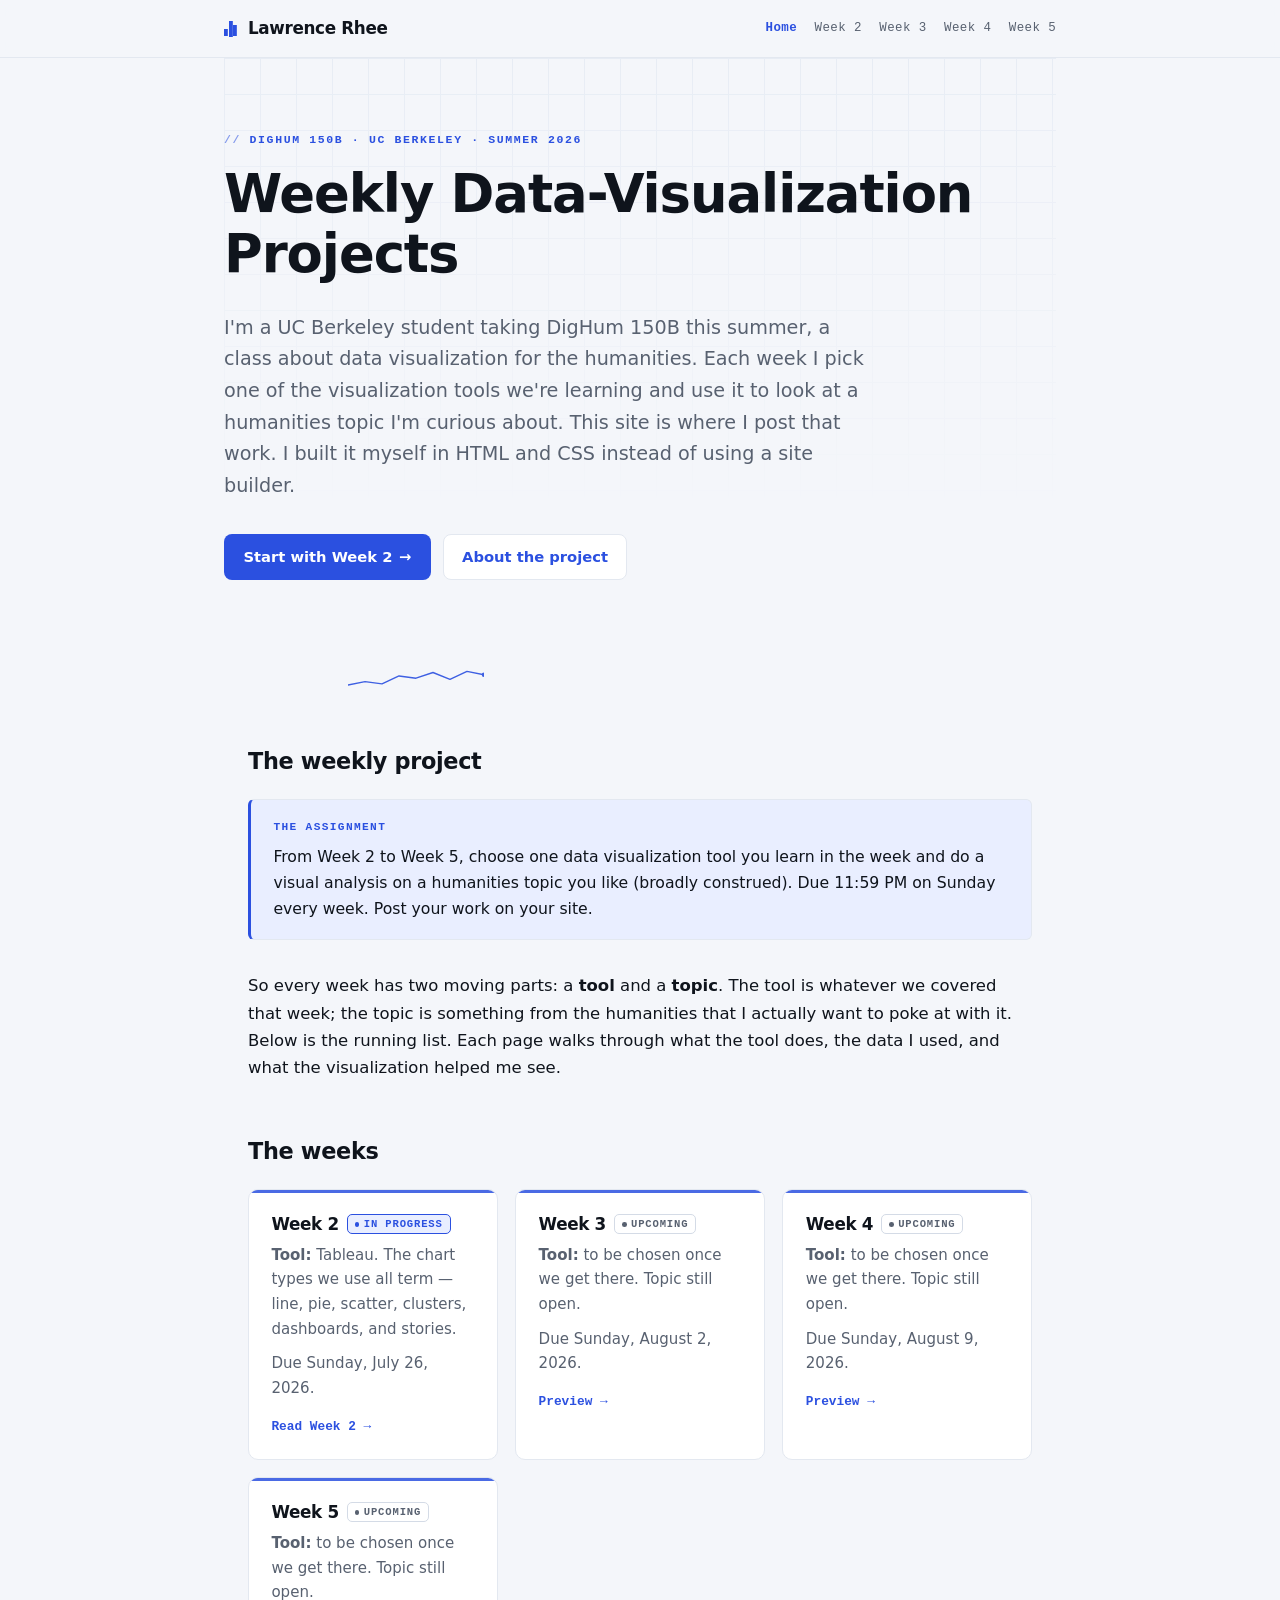
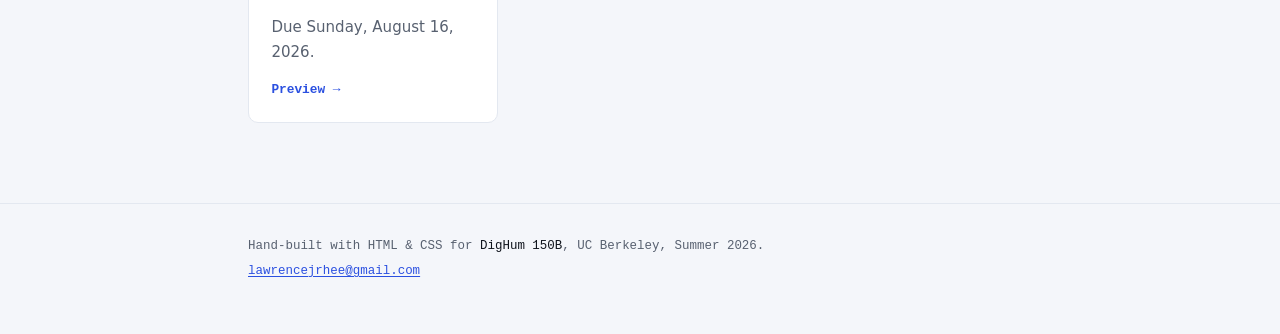
==== index.html @ 94c3db13 "Add DigHum 150B weekly-project site" ====
<!DOCTYPE html>
<html lang="en">
<head>
  <meta charset="UTF-8">
  <meta name="viewport" content="width=device-width, initial-scale=1.0">
  <meta name="description" content="Lawrence Rhee's weekly data-visualization projects for DigHum 150B, UC Berkeley, Summer 2026. A new visualization tool and a humanities topic every week.">
  <title>Lawrence Rhee: DigHum 150B Weekly Projects</title>
  <link rel="stylesheet" href="assets/styles.css">
</head>
<body>
  <a class="skip" href="#main">Skip to content</a>

  <header class="site-header">
    <div class="wrap header-inner">
      <a class="brand" href="index.html">Lawrence Rhee</a>
      <nav aria-label="Site">
        <a href="index.html" aria-current="page">Home</a>
        <a href="weeks/week2.html">Week 2</a>
        <a href="weeks/week3.html">Week 3</a>
        <a href="weeks/week4.html">Week 4</a>
        <a href="weeks/week5.html">Week 5</a>
      </nav>
    </div>
  </header>

  <main id="main">
    <section class="hero wrap">
      <p class="kicker">DigHum 150B · UC Berkeley · Summer 2026</p>
      <h1>Weekly Data-Visualization Projects</h1>
      <p class="lede">
        I'm a UC Berkeley student taking DigHum 150B this summer, a class about
        data visualization for the humanities. Each week I pick one of the
        visualization tools we're learning and use it to look at a humanities
        topic I'm curious about. This site is where I post that work. I built
        it myself in HTML and CSS instead of using a site builder.
      </p>
      <div class="btn-row">
        <a class="btn btn-primary" href="weeks/week2.html">Start with Week 2 <span aria-hidden="true">→</span></a>
        <a class="btn btn-ghost" href="#assignment">About the project</a>
      </div>
    </section>

    <div class="ornament wrap" aria-hidden="true">
      <svg viewBox="0 0 240 40" width="240" fill="none" xmlns="http://www.w3.org/2000/svg">
        <polyline points="0,30 30,24 60,28 90,14 120,18 150,8 180,20 210,6 240,12"
          stroke="currentColor" stroke-width="2.5" stroke-linecap="round" stroke-linejoin="round"/>
        <circle cx="240" cy="12" r="4" fill="currentColor"/>
      </svg>
    </div>

    <section class="wrap" id="assignment" aria-labelledby="assignment-heading">
      <h2 id="assignment-heading">The weekly project</h2>

      <aside class="prompt">
        <p class="prompt-label">The assignment</p>
        <p>From Week 2 to Week 5, choose one data visualization tool you learn
           in the week and do a visual analysis on a humanities topic you like
           (broadly construed). Due 11:59&nbsp;PM on Sunday every week. Post
           your work on your site.</p>
      </aside>

      <p>
        So every week has two moving parts: a <strong>tool</strong> and a
        <strong>topic</strong>. The tool is whatever we covered that week; the
        topic is something from the humanities that I actually want to poke at
        with it. Below is the running list. Each page walks through what the
        tool does, the data I used, and what the visualization helped me see.
      </p>

      <h2>The weeks</h2>
      <div class="card-grid">
        <div class="card">
          <h3>Week 2 <span class="badge badge-draft">In progress</span></h3>
          <p><strong>Tool:</strong> Tableau. The chart types we use all term —
             line, pie, scatter, clusters, dashboards, and stories.</p>
          <p class="muted">Due Sunday, July 26, 2026.</p>
          <a class="card-link" href="weeks/week2.html">Read Week 2 <span aria-hidden="true">→</span></a>
        </div>
        <div class="card">
          <h3>Week 3 <span class="badge">Upcoming</span></h3>
          <p><strong>Tool:</strong> to be chosen once we get there. Topic still
             open.</p>
          <p class="muted">Due Sunday, August 2, 2026.</p>
          <a class="card-link" href="weeks/week3.html">Preview <span aria-hidden="true">→</span></a>
        </div>
        <div class="card">
          <h3>Week 4 <span class="badge">Upcoming</span></h3>
          <p><strong>Tool:</strong> to be chosen once we get there. Topic still
             open.</p>
          <p class="muted">Due Sunday, August 9, 2026.</p>
          <a class="card-link" href="weeks/week4.html">Preview <span aria-hidden="true">→</span></a>
        </div>
        <div class="card">
          <h3>Week 5 <span class="badge">Upcoming</span></h3>
          <p><strong>Tool:</strong> to be chosen once we get there. Topic still
             open.</p>
          <p class="muted">Due Sunday, August 16, 2026.</p>
          <a class="card-link" href="weeks/week5.html">Preview <span aria-hidden="true">→</span></a>
        </div>
      </div>
    </section>
  </main>

  <footer class="site-footer">
    <div class="wrap">
      <p>Hand-built with HTML &amp; CSS for <em>DigHum 150B</em>, UC Berkeley,
         Summer 2026.</p>
      <p><a href="mailto:lawrencejrhee@gmail.com">lawrencejrhee@gmail.com</a></p>
    </div>
  </footer>
</body>
</html>
---- assets/styles.css ----
/* ==========================================================================
   Lawrence Rhee: DigHum 150B weekly-project site
   A modern "analytical / dashboard" look — deliberately distinct from the
   DigHum 150A archival-paper site. Cool palette, sans + monospace type,
   hairline rules, graph-paper motifs, dashboard-tile cards. Light/dark aware.
   ========================================================================== */

:root {
  color-scheme: light dark;

  /* Cool "dashboard" palette (light mode) */
  --bg: #f4f6fa;
  --surface: #ffffff;
  --ink: #0f141c;
  --muted: #586170;
  --border: #e3e8f0;
  --rule: #d4dbe6;
  --accent: #2b50e0;      /* electric indigo: links, buttons, highlights */
  --accent-ink: #ffffff;  /* text placed on top of the accent color */
  --accent-soft: #e9eeff; /* tint for chips, hovers, callouts */
  --good: #0c8a55;        /* "posted / complete" green */
  --grid: #e7ecf4;        /* faint graph-paper lines */

  --sans: "Inter", -apple-system, BlinkMacSystemFont, "Segoe UI", system-ui, Roboto, Helvetica, Arial, sans-serif;
  --mono: ui-monospace, "Cascadia Code", "SF Mono", "JetBrains Mono", Menlo, Consolas, "Liberation Mono", monospace;

  --maxw: 52rem;
}

@media (prefers-color-scheme: dark) {
  :root {
    --bg: #0d1117;
    --surface: #161c26;
    --ink: #e7eef7;
    --muted: #94a1b2;
    --border: #253041;
    --rule: #2e3a4d;
    --accent: #7089ff;
    --accent-ink: #0b0f17;
    --accent-soft: #18213a;
    --good: #45c08a;
    --grid: #19212f;
  }
}

/* ---- Base ---------------------------------------------------------------- */

* { box-sizing: border-box; }

html { scroll-behavior: smooth; }

body {
  margin: 0;
  background: var(--bg);
  color: var(--ink);
  font-family: var(--sans);
  font-size: 1.03rem;
  line-height: 1.65;
  -webkit-font-smoothing: antialiased;
}

.wrap {
  max-width: var(--maxw);
  margin-inline: auto;
  padding-inline: 1.5rem;
}

h1, h2, h3 {
  font-family: var(--sans);
  font-weight: 700;
  line-height: 1.15;
  letter-spacing: -0.02em;
  margin: 0 0 0.5em;
}

h1 { font-size: clamp(2.2rem, 6vw, 3.3rem); }
h2 { font-size: 1.4rem; margin-top: 2.6em; letter-spacing: -0.015em; }
h3 { font-size: 1.1rem; margin-top: 1.8em; }

p { margin: 0 0 1em; }

a {
  color: var(--accent);
  text-decoration-thickness: 1px;
  text-underline-offset: 2px;
}
a:hover { text-decoration-thickness: 2px; }

:focus-visible {
  outline: 2px solid var(--accent);
  outline-offset: 2px;
  border-radius: 3px;
}

::selection { background: var(--accent); color: var(--accent-ink); }

img { max-width: 100%; height: auto; }

hr {
  border: none;
  border-top: 1px solid var(--rule);
  margin: 2.5rem 0;
}

/* Monospace eyebrow/kicker — the signature "data" label */
.kicker {
  font-family: var(--mono);
  font-size: 0.72rem;
  font-weight: 600;
  text-transform: uppercase;
  letter-spacing: 0.14em;
  color: var(--accent);
  margin-bottom: 0.9rem;
}
.kicker::before { content: "// "; opacity: 0.55; }

.muted { color: var(--muted); }

/* ---- Header & navigation ------------------------------------------------- */

.skip {
  position: absolute;
  left: -9999px;
  background: var(--accent);
  color: var(--accent-ink);
  padding: 0.5rem 1rem;
  font-family: var(--mono);
  font-size: 0.8rem;
  border-radius: 0 0 6px 0;
}
.skip:focus { left: 0; top: 0; z-index: 20; }

.site-header {
  position: sticky;
  top: 0;
  z-index: 10;
  background: var(--bg);
  background: color-mix(in srgb, var(--bg) 86%, transparent);
  backdrop-filter: saturate(1.4) blur(8px);
  border-bottom: 1px solid var(--border);
}

.header-inner {
  display: flex;
  flex-wrap: wrap;
  align-items: center;
  justify-content: space-between;
  gap: 0.5rem 1.5rem;
  padding: 0.9rem 0;
}

.brand {
  font-family: var(--sans);
  font-size: 1.05rem;
  font-weight: 800;
  letter-spacing: -0.02em;
  color: var(--ink);
  text-decoration: none;
  display: inline-flex;
  align-items: center;
  gap: 0.5rem;
}
/* Tiny 3-bar chart glyph before the name */
.brand::before {
  content: "";
  width: 1rem;
  height: 1rem;
  background:
    linear-gradient(var(--accent), var(--accent)) 0%   100% / 24% 45%  no-repeat,
    linear-gradient(var(--accent), var(--accent)) 38%  100% / 24% 100% no-repeat,
    linear-gradient(var(--accent), var(--accent)) 76%  100% / 24% 70%  no-repeat;
}
.brand:hover { color: var(--accent); }

.site-header nav {
  display: flex;
  flex-wrap: wrap;
  gap: 0.2rem 1.1rem;
  font-family: var(--mono);
  font-size: 0.78rem;
}

.site-header nav a {
  color: var(--muted);
  text-decoration: none;
  padding-block: 0.25rem;
  letter-spacing: 0.03em;
}
.site-header nav a:hover { color: var(--ink); }
.site-header nav a[aria-current="page"] {
  color: var(--accent);
  font-weight: 600;
}

/* ---- Hero (home page) ----------------------------------------------------- */

.hero { position: relative; padding: 4.5rem 0 2.5rem; }

/* Faint graph-paper grid behind the hero, fading toward the bottom */
.hero::before {
  content: "";
  position: absolute;
  inset: 0;
  background-image:
    linear-gradient(var(--grid) 1px, transparent 1px),
    linear-gradient(90deg, var(--grid) 1px, transparent 1px);
  background-size: 2.25rem 2.25rem;
  -webkit-mask-image: linear-gradient(180deg, #000 0%, transparent 80%);
          mask-image: linear-gradient(180deg, #000 0%, transparent 80%);
  pointer-events: none;
}
.hero > * { position: relative; }

.hero .lede {
  font-size: 1.2rem;
  max-width: 40rem;
  color: var(--muted);
}

.btn-row {
  display: flex;
  flex-wrap: wrap;
  gap: 0.75rem;
  margin-top: 2rem;
}

.btn {
  display: inline-flex;
  align-items: center;
  gap: 0.4rem;
  font-family: var(--sans);
  font-size: 0.92rem;
  font-weight: 600;
  text-decoration: none;
  padding: 0.7em 1.25em;
  border-radius: 8px;
  border: 1.5px solid transparent;
  transition: transform 0.08s ease, filter 0.15s ease,
              background 0.15s ease, border-color 0.15s ease;
}
.btn:hover { transform: translateY(-1px); }

.btn-primary { background: var(--accent); color: var(--accent-ink); }
.btn-primary:hover { filter: brightness(1.08); }

.btn-ghost {
  color: var(--accent);
  background: var(--surface);
  border-color: var(--border);
}
.btn-ghost:hover { border-color: var(--accent); background: var(--accent-soft); }

/* ---- Sparkline divider (replaces the archival fleuron) -------------------- */

.ornament {
  display: flex;
  justify-content: center;
  margin: 3rem 0 0;
  color: var(--accent);
}
.ornament svg { width: 8.5rem; height: auto; opacity: 0.9; }

/* ---- Cards (dashboard tiles) ---------------------------------------------- */

.card-grid {
  display: grid;
  grid-template-columns: repeat(auto-fit, minmax(14rem, 1fr));
  gap: 1.1rem;
  margin: 1.5rem 0;
}

.card {
  position: relative;
  background: var(--surface);
  border: 1px solid var(--border);
  border-radius: 10px;
  padding: 1.5rem 1.4rem 1.3rem;
  overflow: hidden;
  transition: transform 0.08s ease, border-color 0.15s ease, box-shadow 0.15s ease;
}
/* Accent bar across the top of each tile */
.card::before {
  content: "";
  position: absolute;
  inset: 0 0 auto 0;
  height: 3px;
  background: var(--accent);
  opacity: 0.85;
}
.card:hover {
  transform: translateY(-2px);
  border-color: var(--accent);
  box-shadow: 0 10px 26px -16px color-mix(in srgb, var(--accent) 55%, transparent);
}

.card h3 {
  margin-top: 0;
  font-size: 1.05rem;
  display: flex;
  align-items: center;
  flex-wrap: wrap;
  gap: 0.5rem;
}
.card p { font-size: 0.94rem; color: var(--muted); margin-bottom: 0.6rem; }
.card .card-link { font-family: var(--mono); font-size: 0.8rem; font-weight: 600; text-decoration: none; }
.card .card-link:hover { text-decoration: underline; }

/* ---- Callout / assignment box --------------------------------------------- */

.prompt {
  background: var(--accent-soft);
  border: 1px solid var(--border);
  border-left: 3px solid var(--accent);
  border-radius: 6px;
  padding: 1.1rem 1.4rem;
  margin: 1.5rem 0 2rem;
  font-size: 0.98rem;
}
.prompt .prompt-label {
  font-family: var(--mono);
  font-size: 0.7rem;
  font-weight: 700;
  text-transform: uppercase;
  letter-spacing: 0.12em;
  color: var(--accent);
  margin-bottom: 0.5rem;
}
.prompt p:last-child { margin-bottom: 0; }

/* ---- Status chips --------------------------------------------------------- */

.badge {
  display: inline-flex;
  align-items: center;
  gap: 0.42em;
  font-family: var(--mono);
  font-size: 0.66rem;
  font-weight: 600;
  text-transform: uppercase;
  letter-spacing: 0.08em;
  padding: 0.28em 0.65em;
  border-radius: 5px;
  border: 1px solid var(--rule);
  color: var(--muted);
  background: var(--surface);
  vertical-align: 0.1em;
}
.badge::before {
  content: "";
  width: 0.45em;
  height: 0.45em;
  border-radius: 50%;
  background: currentColor;
}
.badge-draft { border-color: var(--accent); color: var(--accent); background: var(--accent-soft); }
.badge-live { border-color: var(--good); color: var(--good); }

/* ---- Article / week page -------------------------------------------------- */

article.post { padding-top: 2.5rem; }

.post-header { margin-bottom: 1.5rem; }

/* Spec-table-style fact list (Tool / Topic / Status) */
dl.meta {
  display: grid;
  grid-template-columns: max-content 1fr;
  margin: 1.75rem 0 2.5rem;
  border: 1px solid var(--border);
  border-radius: 8px;
  overflow: hidden;
  font-size: 0.96rem;
}
dl.meta dt {
  font-family: var(--mono);
  font-size: 0.68rem;
  font-weight: 700;
  text-transform: uppercase;
  letter-spacing: 0.1em;
  color: var(--muted);
  background: var(--surface);
  padding: 0.75rem 1rem;
  border-bottom: 1px solid var(--border);
  display: flex;
  align-items: center;
}
dl.meta dd {
  margin: 0;
  padding: 0.75rem 1rem;
  background: var(--surface);
  border-bottom: 1px solid var(--border);
  display: flex;
  align-items: center;
}
dl.meta dt:last-of-type, dl.meta dd:last-child { border-bottom: none; }

/* Chart-type glossary */
.concept-list { list-style: none; padding: 0; margin: 1.5rem 0; }
.concept-list li {
  padding: 0.9rem 0;
  border-bottom: 1px solid var(--border);
}
.concept-list li:first-child { border-top: 1px solid var(--border); }
.concept-list .term {
  display: block;
  font-family: var(--mono);
  font-weight: 600;
  color: var(--accent);
  font-size: 0.95rem;
  margin-bottom: 0.35rem;
}
.concept-list p { margin: 0; color: var(--muted); font-size: 0.98rem; }

/* Placeholder = an empty chart canvas (graph-paper) */
.viz-placeholder {
  display: grid;
  place-items: center;
  text-align: center;
  min-height: 15rem;
  padding: 2rem 1.5rem;
  margin: 2rem 0;
  background-color: var(--surface);
  background-image:
    linear-gradient(var(--grid) 1px, transparent 1px),
    linear-gradient(90deg, var(--grid) 1px, transparent 1px);
  background-size: 1.5rem 1.5rem;
  border: 2px dashed var(--rule);
  border-radius: 10px;
  color: var(--muted);
  font-family: var(--mono);
  font-size: 0.85rem;
  line-height: 1.7;
}
.viz-placeholder strong { color: var(--ink); font-family: var(--sans); }

/* ---- Figures & multimedia -------------------------------------------------- */

figure.media { margin: 2rem 0; }

figure.media img,
figure.media video,
figure.media iframe {
  display: block;
  width: 100%;
  border: 1px solid var(--border);
  border-radius: 10px;
}
figure.media iframe { aspect-ratio: 16 / 9; }

figure.media figcaption {
  font-family: var(--sans);
  font-size: 0.85rem;
  color: var(--muted);
  margin-top: 0.6rem;
}

/* ---- Between-weeks navigation --------------------------------------------- */

.week-nav {
  display: flex;
  flex-wrap: wrap;
  justify-content: space-between;
  gap: 1rem;
  margin-top: 3rem;
  padding-top: 1.5rem;
  border-top: 1px solid var(--border);
  font-family: var(--mono);
  font-size: 0.82rem;
}
.week-nav a { text-decoration: none; font-weight: 600; }
.week-nav a:hover { text-decoration: underline; }
.week-nav .spacer { margin-left: auto; }

/* ---- Footer ---------------------------------------------------------------- */

.site-footer {
  margin-top: 5rem;
  border-top: 1px solid var(--border);
  padding: 2rem 0 3rem;
  font-family: var(--mono);
  font-size: 0.78rem;
  color: var(--muted);
  line-height: 1.7;
}
.site-footer p { margin-bottom: 0.3em; }
.site-footer em { font-style: normal; color: var(--ink); }

main { min-height: 60vh; }
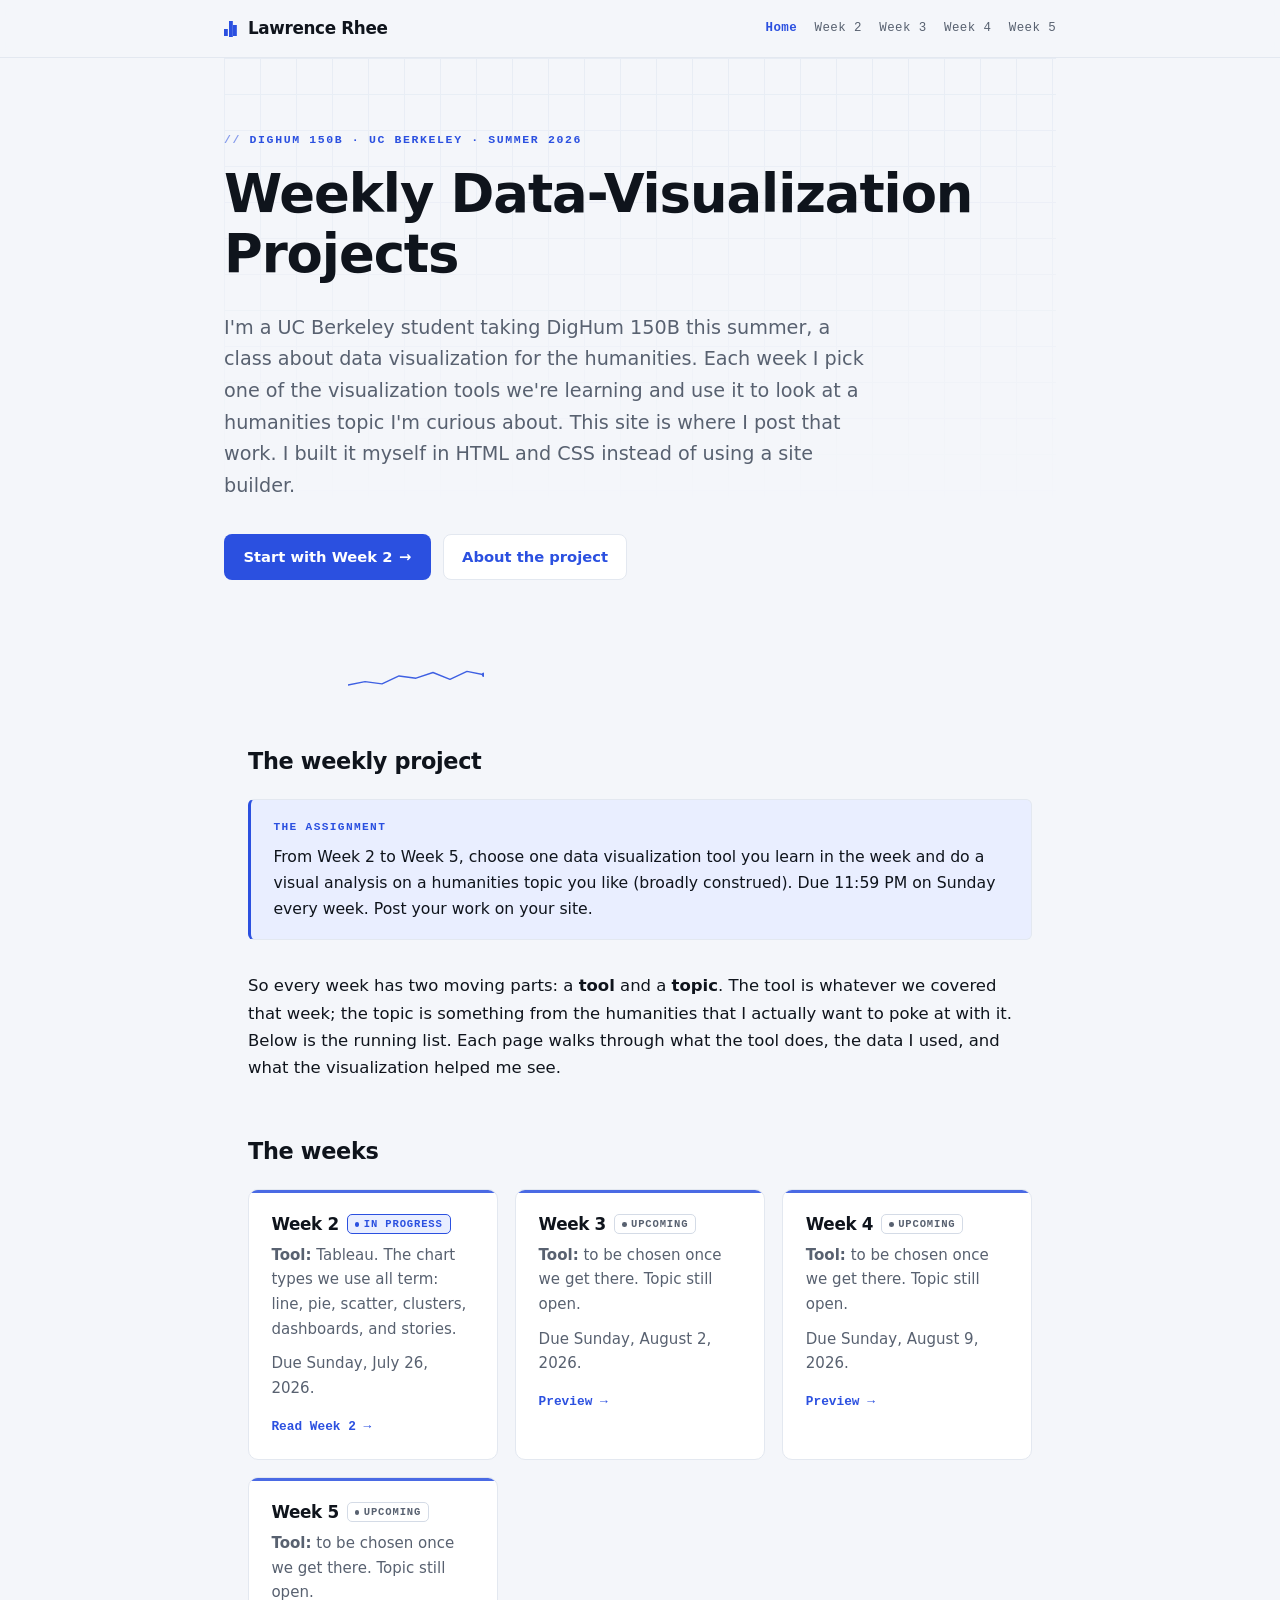
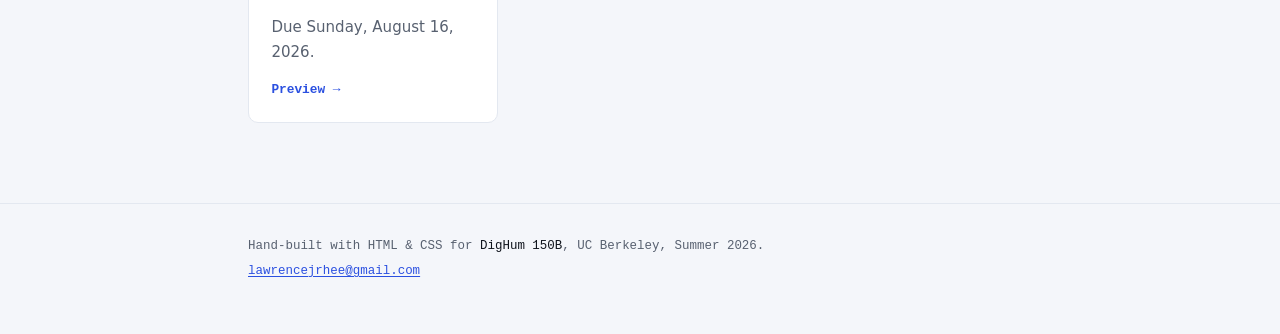
==== commit c889a919: "Add literacy chart and dataset, finalize Week 2" ====
--- a/index.html
+++ b/index.html
@@ -71,7 +71,7 @@
       <div class="card-grid">
         <div class="card">
           <h3>Week 2 <span class="badge badge-draft">In progress</span></h3>
-          <p><strong>Tool:</strong> Tableau. The chart types we use all term —
+          <p><strong>Tool:</strong> Tableau. The chart types we use all term:
              line, pie, scatter, clusters, dashboards, and stories.</p>
           <p class="muted">Due Sunday, July 26, 2026.</p>
           <a class="card-link" href="weeks/week2.html">Read Week 2 <span aria-hidden="true">→</span></a>
--- a/assets/styles.css
+++ b/assets/styles.css
@@ -1,6 +1,6 @@
 /* ==========================================================================
    Lawrence Rhee: DigHum 150B weekly-project site
-   A modern "analytical / dashboard" look — deliberately distinct from the
+   A modern "analytical / dashboard" look, deliberately distinct from the
    DigHum 150A archival-paper site. Cool palette, sans + monospace type,
    hairline rules, graph-paper motifs, dashboard-tile cards. Light/dark aware.
    ========================================================================== */
@@ -102,7 +102,7 @@
   margin: 2.5rem 0;
 }
 
-/* Monospace eyebrow/kicker — the signature "data" label */
+/* Monospace eyebrow/kicker: the signature "data" label */
 .kicker {
   font-family: var(--mono);
   font-size: 0.72rem;
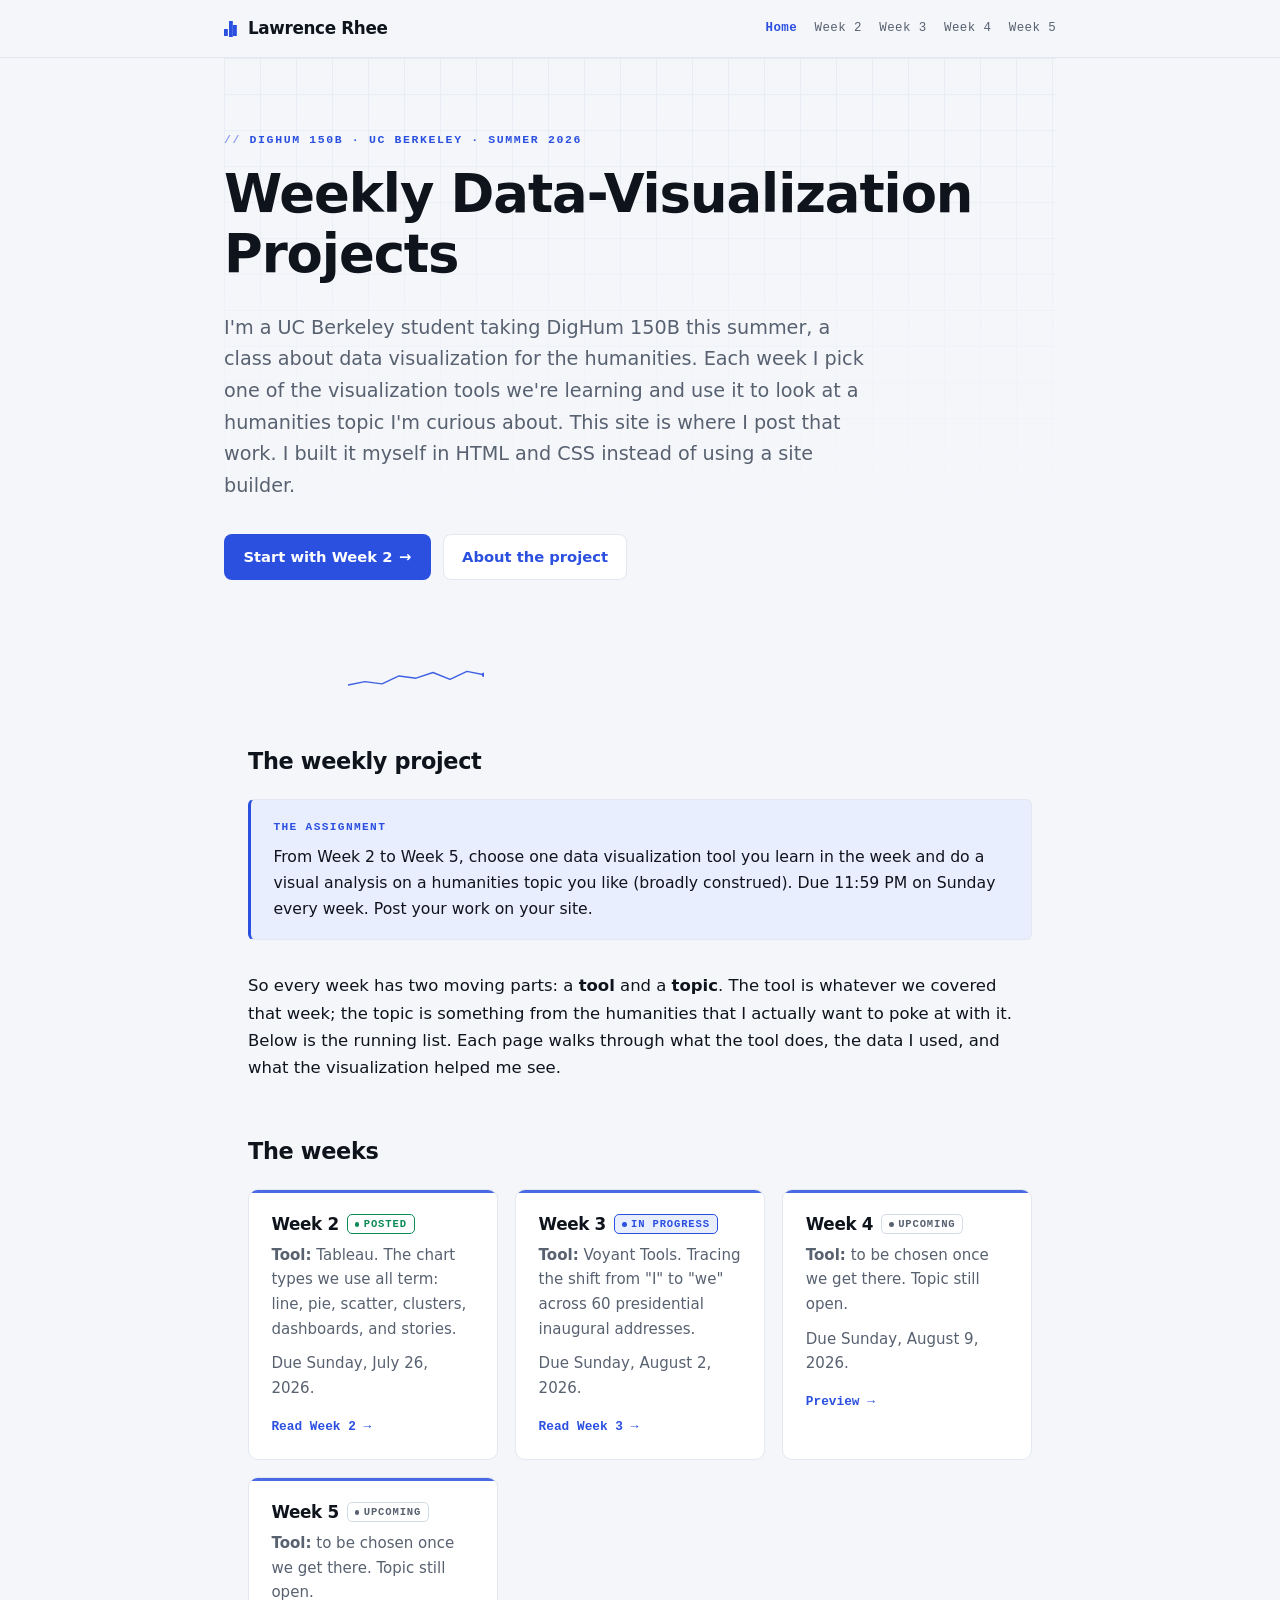
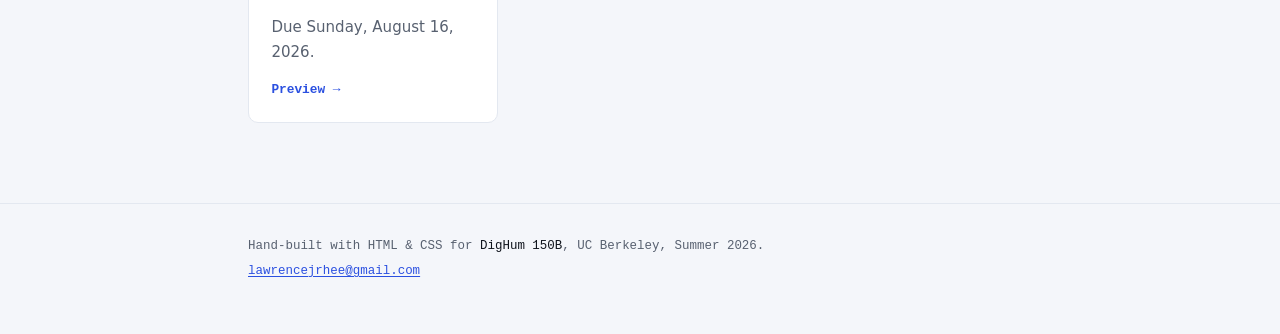
==== commit 100dc3ff: "Add Week 3: Voyant analysis of inaugural addresses" ====
--- a/index.html
+++ b/index.html
@@ -70,18 +70,18 @@
       <h2>The weeks</h2>
       <div class="card-grid">
         <div class="card">
-          <h3>Week 2 <span class="badge badge-draft">In progress</span></h3>
+          <h3>Week 2 <span class="badge badge-live">Posted</span></h3>
           <p><strong>Tool:</strong> Tableau. The chart types we use all term:
              line, pie, scatter, clusters, dashboards, and stories.</p>
           <p class="muted">Due Sunday, July 26, 2026.</p>
           <a class="card-link" href="weeks/week2.html">Read Week 2 <span aria-hidden="true">→</span></a>
         </div>
         <div class="card">
-          <h3>Week 3 <span class="badge">Upcoming</span></h3>
-          <p><strong>Tool:</strong> to be chosen once we get there. Topic still
-             open.</p>
+          <h3>Week 3 <span class="badge badge-draft">In progress</span></h3>
+          <p><strong>Tool:</strong> Voyant Tools. Tracing the shift from "I" to
+             "we" across 60 presidential inaugural addresses.</p>
           <p class="muted">Due Sunday, August 2, 2026.</p>
-          <a class="card-link" href="weeks/week3.html">Preview <span aria-hidden="true">→</span></a>
+          <a class="card-link" href="weeks/week3.html">Read Week 3 <span aria-hidden="true">→</span></a>
         </div>
         <div class="card">
           <h3>Week 4 <span class="badge">Upcoming</span></h3>
--- a/assets/styles.css
+++ b/assets/styles.css
@@ -360,6 +360,10 @@
 article.post { padding-top: 2.5rem; }
 
 .post-header { margin-bottom: 1.5rem; }
+
+/* Opt-in centered article header */
+.post-header.centered { text-align: center; }
+.post-header.centered h1 { margin-inline: auto; max-width: 28ch; }
 
 /* Spec-table-style fact list (Tool / Topic / Status) */
 dl.meta {
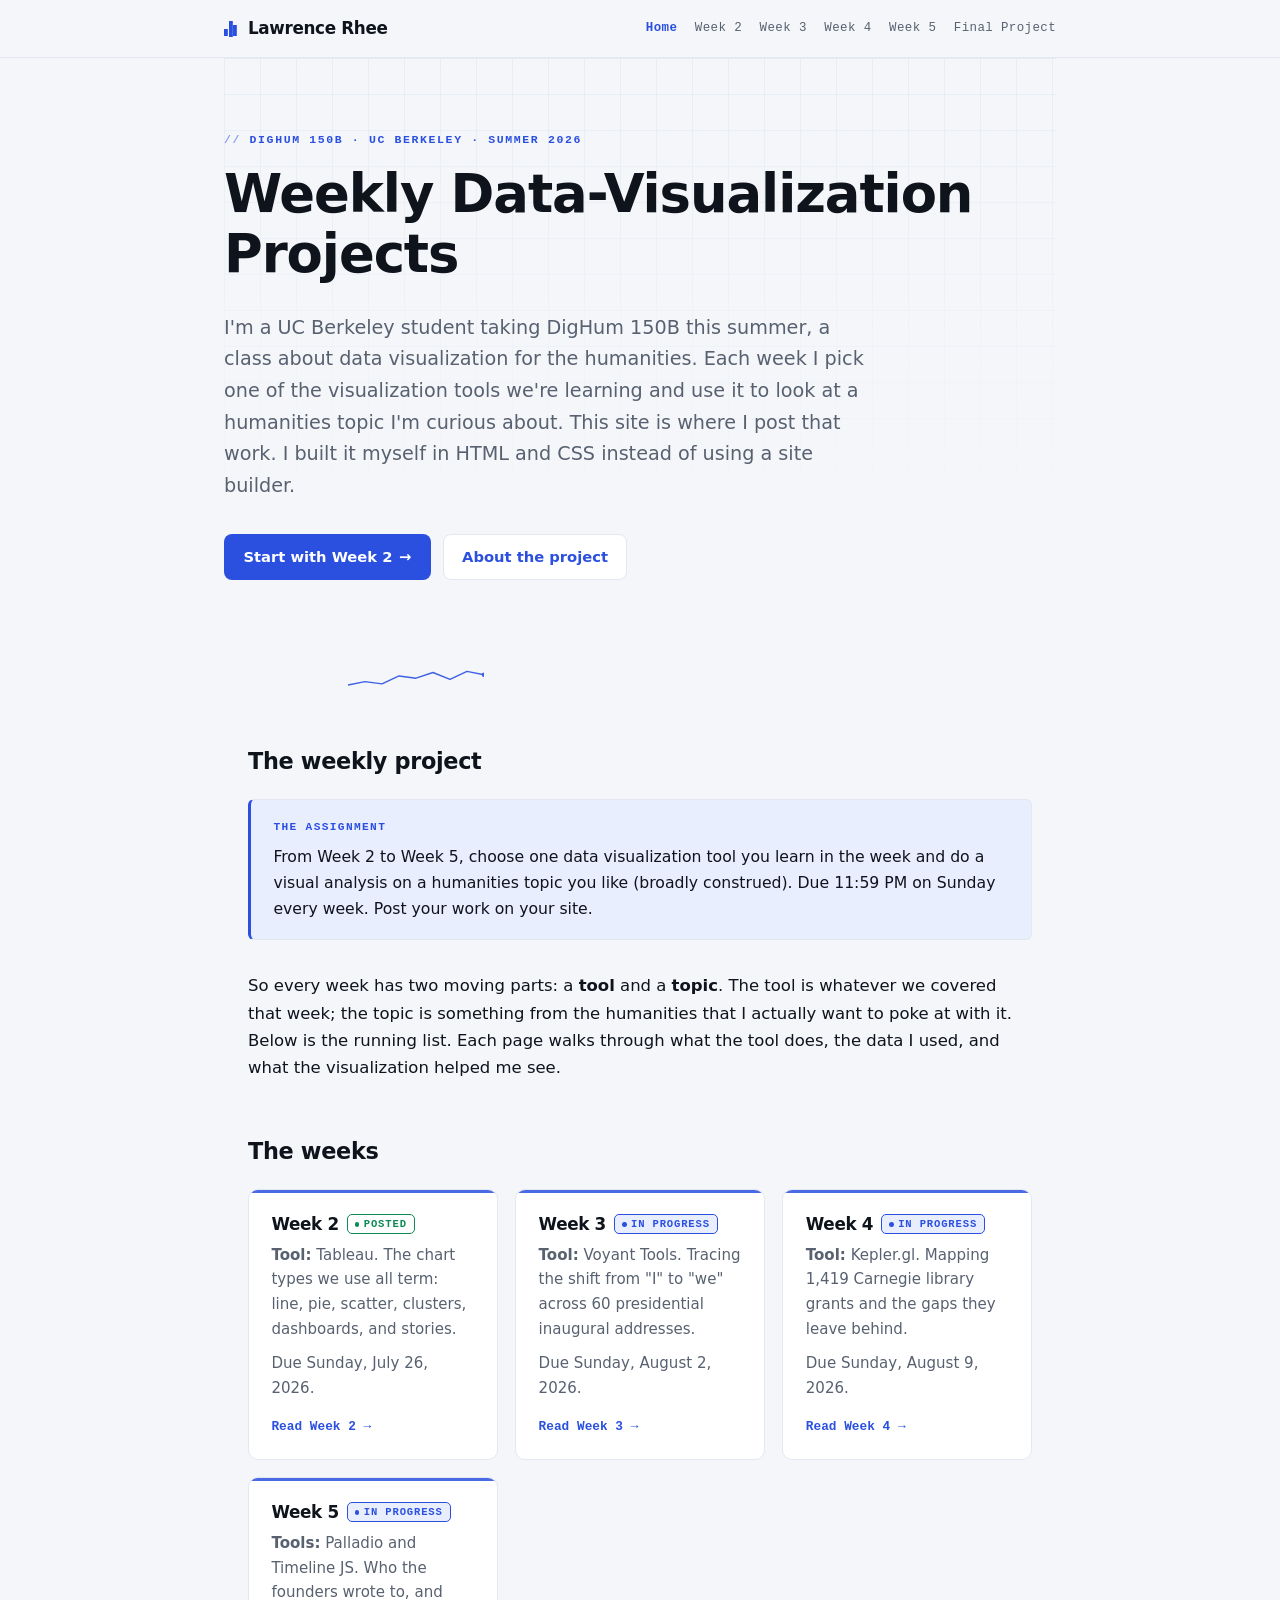
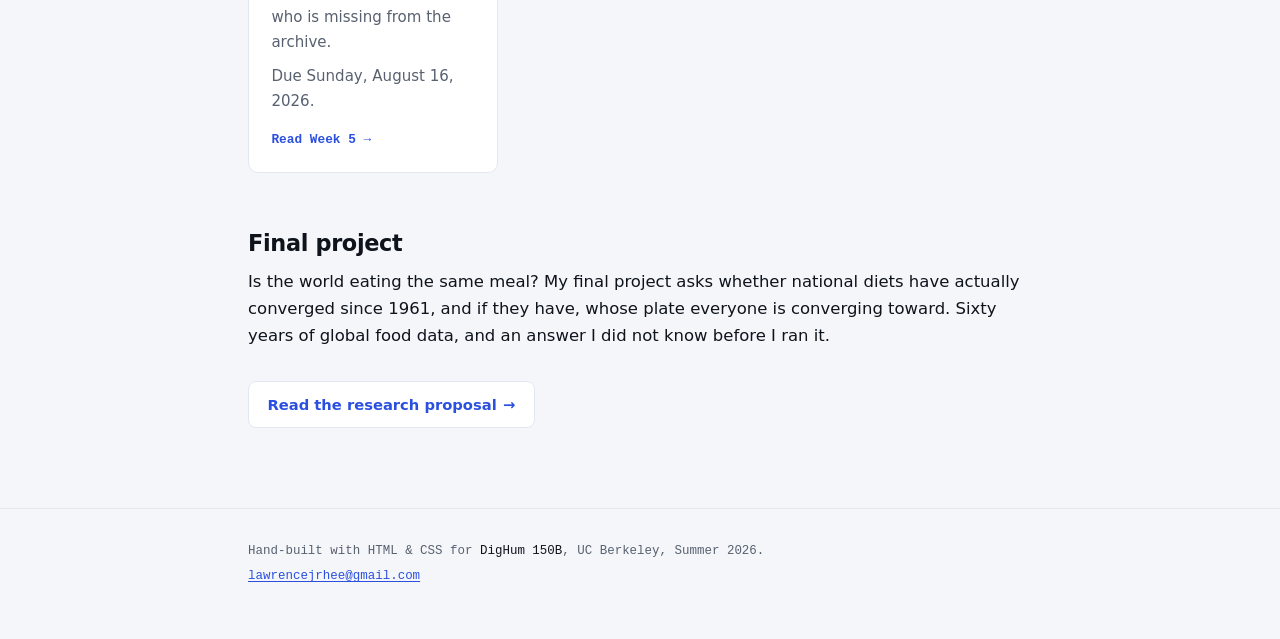
==== commit 61957444: "Add Week 4: Carnegie library map, and correct proposal figures" ====
--- a/index.html
+++ b/index.html
@@ -19,6 +19,7 @@
         <a href="weeks/week3.html">Week 3</a>
         <a href="weeks/week4.html">Week 4</a>
         <a href="weeks/week5.html">Week 5</a>
+        <a href="final-project.html">Final Project</a>
       </nav>
     </div>
   </header>
@@ -84,19 +85,30 @@
           <a class="card-link" href="weeks/week3.html">Read Week 3 <span aria-hidden="true">→</span></a>
         </div>
         <div class="card">
-          <h3>Week 4 <span class="badge">Upcoming</span></h3>
-          <p><strong>Tool:</strong> to be chosen once we get there. Topic still
-             open.</p>
+          <h3>Week 4 <span class="badge badge-draft">In progress</span></h3>
+          <p><strong>Tool:</strong> Kepler.gl. Mapping 1,419 Carnegie library
+             grants and the gaps they leave behind.</p>
           <p class="muted">Due Sunday, August 9, 2026.</p>
-          <a class="card-link" href="weeks/week4.html">Preview <span aria-hidden="true">→</span></a>
+          <a class="card-link" href="weeks/week4.html">Read Week 4 <span aria-hidden="true">→</span></a>
         </div>
         <div class="card">
-          <h3>Week 5 <span class="badge">Upcoming</span></h3>
-          <p><strong>Tool:</strong> to be chosen once we get there. Topic still
-             open.</p>
+          <h3>Week 5 <span class="badge badge-draft">In progress</span></h3>
+          <p><strong>Tools:</strong> Palladio and Timeline JS. Who the founders
+             wrote to, and who is missing from the archive.</p>
           <p class="muted">Due Sunday, August 16, 2026.</p>
-          <a class="card-link" href="weeks/week5.html">Preview <span aria-hidden="true">→</span></a>
+          <a class="card-link" href="weeks/week5.html">Read Week 5 <span aria-hidden="true">→</span></a>
         </div>
+      </div>
+
+      <h2>Final project</h2>
+      <p>
+        Is the world eating the same meal? My final project asks whether
+        national diets have actually converged since 1961, and if they have,
+        whose plate everyone is converging toward. Sixty years of global food
+        data, and an answer I did not know before I ran it.
+      </p>
+      <div class="btn-row">
+        <a class="btn btn-ghost" href="final-project.html">Read the research proposal <span aria-hidden="true">→</span></a>
       </div>
     </section>
   </main>
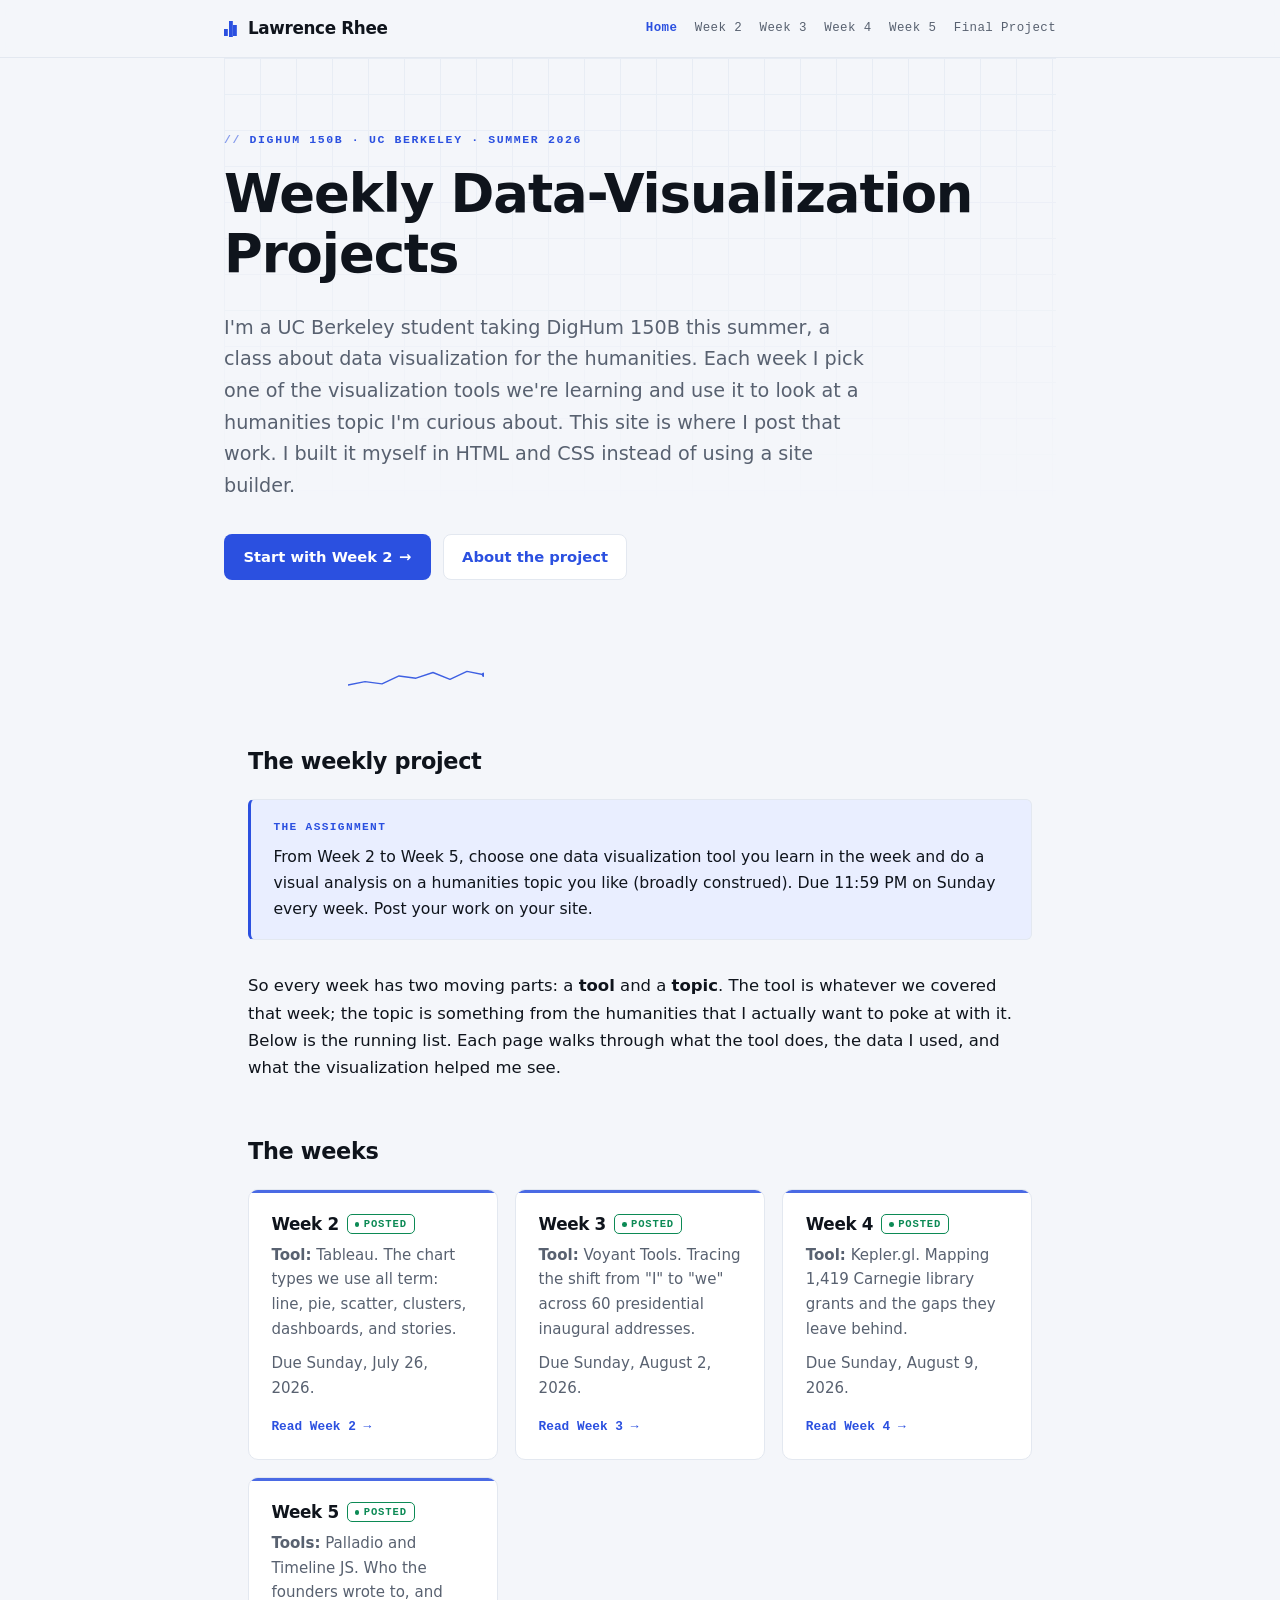
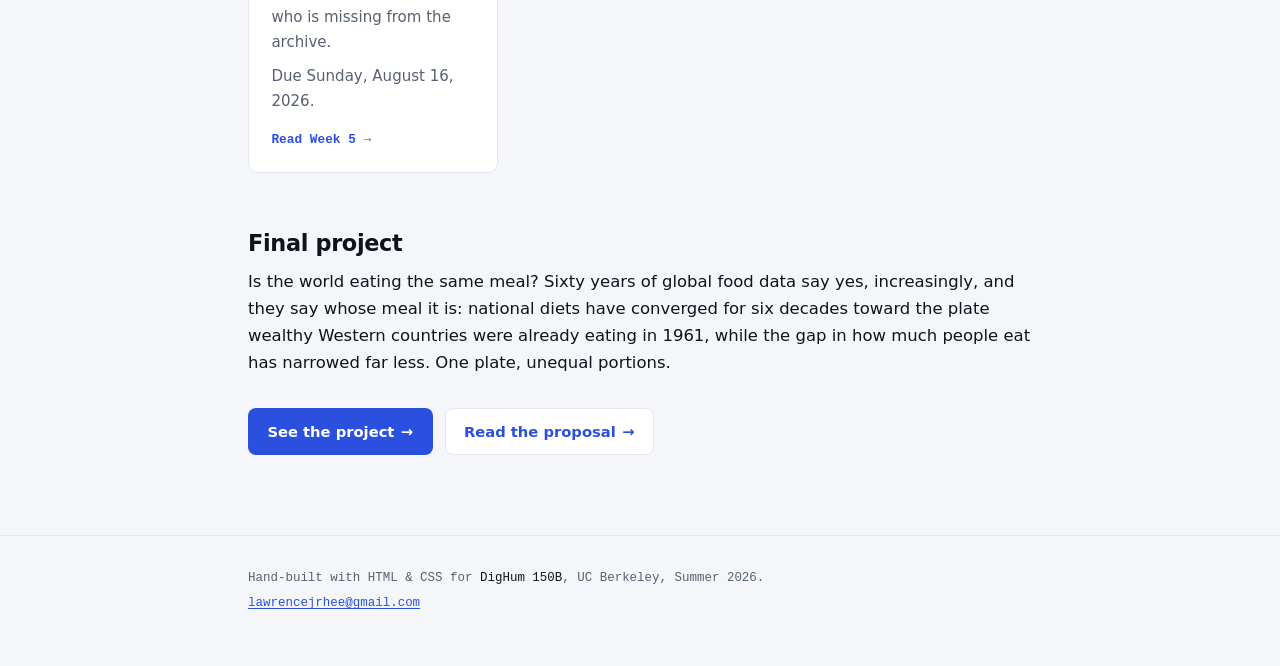
==== commit a9fafcdc: "Add Week 5 and final project" ====
--- a/index.html
+++ b/index.html
@@ -19,7 +19,7 @@
         <a href="weeks/week3.html">Week 3</a>
         <a href="weeks/week4.html">Week 4</a>
         <a href="weeks/week5.html">Week 5</a>
-        <a href="final-project.html">Final Project</a>
+        <a href="final.html">Final Project</a>
       </nav>
     </div>
   </header>
@@ -78,21 +78,21 @@
           <a class="card-link" href="weeks/week2.html">Read Week 2 <span aria-hidden="true">→</span></a>
         </div>
         <div class="card">
-          <h3>Week 3 <span class="badge badge-draft">In progress</span></h3>
+          <h3>Week 3 <span class="badge badge-live">Posted</span></h3>
           <p><strong>Tool:</strong> Voyant Tools. Tracing the shift from "I" to
              "we" across 60 presidential inaugural addresses.</p>
           <p class="muted">Due Sunday, August 2, 2026.</p>
           <a class="card-link" href="weeks/week3.html">Read Week 3 <span aria-hidden="true">→</span></a>
         </div>
         <div class="card">
-          <h3>Week 4 <span class="badge badge-draft">In progress</span></h3>
+          <h3>Week 4 <span class="badge badge-live">Posted</span></h3>
           <p><strong>Tool:</strong> Kepler.gl. Mapping 1,419 Carnegie library
              grants and the gaps they leave behind.</p>
           <p class="muted">Due Sunday, August 9, 2026.</p>
           <a class="card-link" href="weeks/week4.html">Read Week 4 <span aria-hidden="true">→</span></a>
         </div>
         <div class="card">
-          <h3>Week 5 <span class="badge badge-draft">In progress</span></h3>
+          <h3>Week 5 <span class="badge badge-live">Posted</span></h3>
           <p><strong>Tools:</strong> Palladio and Timeline JS. Who the founders
              wrote to, and who is missing from the archive.</p>
           <p class="muted">Due Sunday, August 16, 2026.</p>
@@ -102,13 +102,15 @@
 
       <h2>Final project</h2>
       <p>
-        Is the world eating the same meal? My final project asks whether
-        national diets have actually converged since 1961, and if they have,
-        whose plate everyone is converging toward. Sixty years of global food
-        data, and an answer I did not know before I ran it.
+        Is the world eating the same meal? Sixty years of global food data say
+        yes, increasingly, and they say whose meal it is: national diets have
+        converged for six decades toward the plate wealthy Western countries
+        were already eating in 1961, while the gap in how much people eat has
+        narrowed far less. One plate, unequal portions.
       </p>
       <div class="btn-row">
-        <a class="btn btn-ghost" href="final-project.html">Read the research proposal <span aria-hidden="true">→</span></a>
+        <a class="btn btn-primary" href="final.html">See the project <span aria-hidden="true">→</span></a>
+        <a class="btn btn-ghost" href="final-project.html">Read the proposal <span aria-hidden="true">→</span></a>
       </div>
     </section>
   </main>
